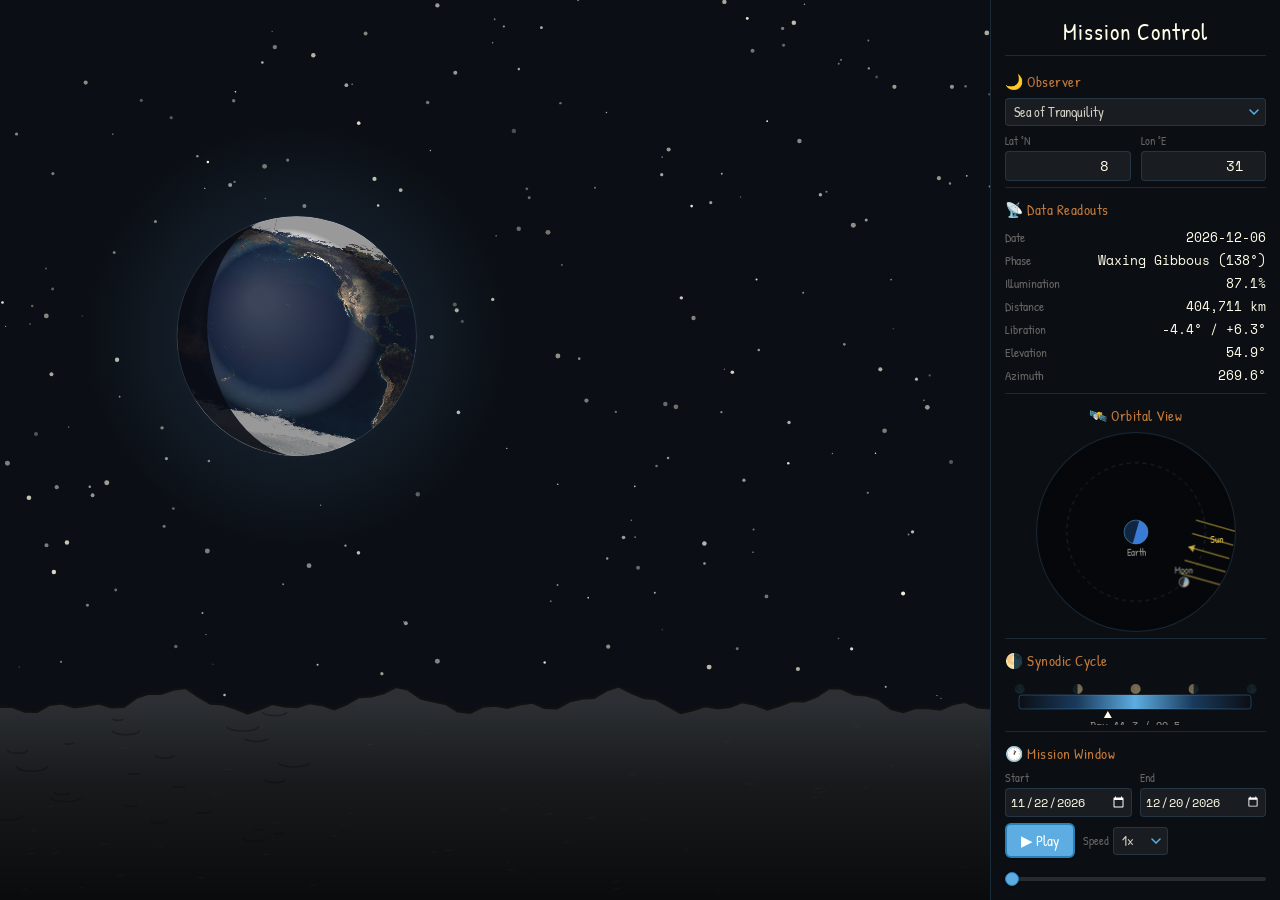
==== index.html @ 464e0bd3 "v0.5.0: Mission Control Dashboard" ====
<!DOCTYPE html>
<html lang="en">

<head>
  <meta charset="UTF-8">
  <meta name="viewport" content="width=device-width, initial-scale=1.0">
  <title>Earthview from the Moon — Mission Control</title>
  <meta name="description"
    content="An interactive 2D visualizer showing what the Earth looks like from the surface of the Moon, with astronomical accuracy and mission control dashboard.">
  <link rel="preconnect" href="https://fonts.googleapis.com">
  <link rel="preconnect" href="https://fonts.gstatic.com" crossorigin>
  <link href="https://fonts.googleapis.com/css2?family=Patrick+Hand&family=Space+Mono:wght@400;700&display=swap"
    rel="stylesheet">
  <link rel="stylesheet" href="style.css">
</head>

<body>
  <div id="app-layout">
    <!-- ============ LEFT: Main Canvas ============ -->
    <div id="canvas-wrap">
      <canvas id="scene"></canvas>
    </div>

    <!-- ============ RIGHT: Mission Control Panel ============ -->
    <aside id="panel">
      <h1 class="panel-title">Mission Control</h1>

      <!-- ── Observer ── -->
      <section class="panel-section">
        <h2 class="section-head">🌙 Observer</h2>
        <div class="select-wrapper">
          <select id="location-select">
            <option value="tranquility">Sea of Tranquility</option>
            <option value="procellarum">Oceanus Procellarum</option>
            <option value="southpole">Lunar South Pole</option>
            <option value="farside">Far Side — Moscoviense</option>
            <option value="custom">Custom Coordinates…</option>
          </select>
        </div>
        <div class="coord-row">
          <div class="coord-field">
            <label for="obs-lat">Lat °N</label>
            <input type="number" id="obs-lat" min="-90" max="90" step="1" value="8">
          </div>
          <div class="coord-field">
            <label for="obs-lon">Lon °E</label>
            <input type="number" id="obs-lon" min="-180" max="180" step="1" value="31">
          </div>
        </div>
      </section>

      <!-- ── Data Readouts ── -->
      <section class="panel-section">
        <h2 class="section-head">📡 Data Readouts</h2>
        <div class="readout"><span class="readout-label">Date</span><span id="stat-date" class="readout-val">--</span>
        </div>
        <div class="readout"><span class="readout-label">Phase</span><span id="stat-phase" class="readout-val">--</span>
        </div>
        <div class="readout"><span class="readout-label">Illumination</span><span id="stat-illum"
            class="readout-val">-</span></div>
        <div class="readout"><span class="readout-label">Distance</span><span id="stat-dist"
            class="readout-val">-</span></div>
        <div class="readout"><span class="readout-label">Libration</span><span id="stat-libration"
            class="readout-val">-</span></div>
        <div class="readout"><span class="readout-label">Elevation</span><span id="stat-elev"
            class="readout-val">-</span></div>
        <div class="readout"><span class="readout-label">Azimuth</span><span id="stat-azimuth"
            class="readout-val">-</span></div>
      </section>

      <!-- ── Orbital View ── -->
      <section class="panel-section orbital-section">
        <h2 class="section-head">🛰️ Orbital View</h2>
        <canvas id="orbital-canvas" width="200" height="200"></canvas>
      </section>

      <!-- ── Synodic Cycle ── -->
      <section class="panel-section">
        <h2 class="section-head">🌗 Synodic Cycle</h2>
        <canvas id="synodic-canvas" width="260" height="48"></canvas>
      </section>

      <!-- ── Time-Lapse Controls ── -->
      <section class="panel-section">
        <h2 class="section-head">🕐 Mission Window</h2>
        <div class="date-row">
          <div class="date-field">
            <label for="start-date" class="date-label">Start</label>
            <input type="date" id="start-date">
          </div>
          <div class="date-field">
            <label for="end-date" class="date-label">End</label>
            <input type="date" id="end-date">
          </div>
        </div>
        <div class="lapse-row">
          <button id="play-btn" type="button">▶ Play</button>
          <div class="speed-row">
            <label for="speed-select" class="speed-label">Speed</label>
            <select id="speed-select">
              <option value="1" selected>1×</option>
              <option value="5">5×</option>
              <option value="10">10×</option>
              <option value="30">30×</option>
            </select>
          </div>
        </div>
        <input type="range" id="timeline-slider" min="0" max="1000" value="0">
      </section>
    </aside>
  </div>

  <script src="app.js"></script>
</body>

</html>
---- style.css ----
/* ============================================================
   Earthview from the Moon — Mission Control Dashboard  (v0.5)
   ============================================================ */

/* --- Reset & Base --- */
*,
*::before,
*::after {
  margin: 0;
  padding: 0;
  box-sizing: border-box;
}

:root {
  --ocean-blue: #5DADE2;
  --ocean-dark: #2980B9;
  --land-green: #B8D430;
  --outline-dark: #2C3E50;
  --ground-warm: #D4905C;
  --ground-deep: #C47A3A;
  --sky-black: #0B0E14;
  --star-white: #FFFDE7;
  --paper-bg: #FAF7F0;
  --paper-shadow: #E8E0D0;
  --ink: #2C3E50;

  --panel-bg: rgba(11, 14, 20, 0.94);
  --panel-border: rgba(93, 173, 226, 0.18);
  --panel-text: #D5D0C4;
  --panel-label: #C47A3A;
  --panel-value: #FFFDE7;
  --panel-dim: rgba(213, 208, 196, 0.45);

  --font-hand: 'Patrick Hand', cursive;
  --font-mono: 'Space Mono', monospace;
  --sketch-radius: 12px 4px 14px 6px;
  --sketch-radius-alt: 6px 14px 4px 12px;
}

html,
body {
  height: 100%;
  overflow: hidden;
  background: var(--sky-black);
  font-family: var(--font-hand);
  color: var(--panel-text);
}

/* --- App Layout: two-column --- */
#app-layout {
  display: flex;
  width: 100%;
  height: 100%;
}

/* --- Canvas --- */
#canvas-wrap {
  flex: 1;
  min-width: 0;
  position: relative;
}

#scene {
  display: block;
  width: 100%;
  height: 100%;
}

/* --- Mission Control Panel --- */
#panel {
  width: 290px;
  min-width: 260px;
  max-width: 320px;
  height: 100%;
  overflow-y: auto;
  overflow-x: hidden;
  background: var(--panel-bg);
  border-left: 1px solid var(--panel-border);
  padding: 16px 14px 20px;
  display: flex;
  flex-direction: column;
  gap: 4px;
  scrollbar-width: thin;
  scrollbar-color: rgba(93,173,226,0.3) transparent;
}

#panel::-webkit-scrollbar {
  width: 4px;
}
#panel::-webkit-scrollbar-thumb {
  background: rgba(93,173,226,0.3);
  border-radius: 2px;
}

.panel-title {
  font-family: var(--font-hand);
  font-size: 1.45rem;
  font-weight: 400;
  color: var(--star-white);
  text-align: center;
  letter-spacing: 1px;
  padding-bottom: 8px;
  border-bottom: 1px solid var(--panel-border);
  margin-bottom: 4px;
}

/* --- Panel Sections --- */
.panel-section {
  padding: 8px 0 6px;
  border-bottom: 1px solid var(--panel-border);
}
.panel-section:last-child {
  border-bottom: none;
}

.section-head {
  font-family: var(--font-hand);
  font-size: 0.92rem;
  font-weight: 400;
  color: var(--panel-label);
  margin-bottom: 6px;
  letter-spacing: 0.5px;
}

/* --- Observer Section --- */
.coord-row {
  display: flex;
  gap: 10px;
  margin-top: 6px;
}

.coord-field {
  display: flex;
  flex-direction: column;
  flex: 1;
  gap: 2px;
}

.coord-field label {
  font-size: 0.75rem;
  color: var(--panel-dim);
}

input[type="number"] {
  font-family: var(--font-mono);
  font-size: 0.85rem;
  padding: 4px 6px;
  background: rgba(255,255,255,0.06);
  border: 1.5px solid var(--panel-border);
  border-radius: 4px;
  color: var(--panel-value);
  outline: none;
  width: 100%;
  text-align: right;
}
input[type="number"]:focus {
  border-color: var(--ocean-blue);
}

/* --- Dropdown (panel theme) --- */
#panel select {
  font-family: var(--font-hand);
  font-size: 0.85rem;
  padding: 4px 26px 4px 8px;
  background: rgba(255,255,255,0.06);
  border: 1.5px solid var(--panel-border);
  border-radius: 4px;
  color: var(--panel-text);
  cursor: pointer;
  outline: none;
  appearance: none;
  -webkit-appearance: none;
  background-image: url("data:image/svg+xml,%3Csvg xmlns='http://www.w3.org/2000/svg' width='10' height='6' viewBox='0 0 10 6'%3E%3Cpath d='M1 1L5 5L9 1' stroke='%235DADE2' stroke-width='1.5' fill='none' stroke-linecap='round'/%3E%3C/svg%3E");
  background-repeat: no-repeat;
  background-position: right 6px center;
  width: 100%;
}

#panel select:hover {
  border-color: var(--ocean-blue);
}

.select-wrapper {
  position: relative;
}

/* --- Data Readouts --- */
.readout {
  display: flex;
  justify-content: space-between;
  align-items: baseline;
  padding: 2px 0;
  font-size: 0.88rem;
}

.readout-label {
  color: var(--panel-dim);
  font-size: 0.82rem;
}

.readout-val {
  font-family: var(--font-mono);
  font-size: 0.8rem;
  color: var(--panel-value);
  text-align: right;
}

/* --- Orbital Canvas --- */
.orbital-section {
  display: flex;
  flex-direction: column;
  align-items: center;
}

#orbital-canvas {
  width: 200px;
  height: 200px;
  border-radius: 50%;
  background: rgba(0,0,0,0.3);
  border: 1px solid var(--panel-border);
}

/* --- Synodic Canvas --- */
#synodic-canvas {
  width: 100%;
  max-width: 260px;
  height: 48px;
  display: block;
}

/* --- Date Inputs (panel theme) --- */
.date-row {
  display: flex;
  gap: 8px;
  margin-bottom: 6px;
}

.date-field {
  display: flex;
  flex-direction: column;
  flex: 1;
  gap: 2px;
}

.date-label {
  font-size: 0.72rem;
  color: var(--panel-dim);
}

input[type="date"] {
  font-family: var(--font-mono);
  font-size: 0.78rem;
  padding: 3px 4px;
  background: rgba(255,255,255,0.06);
  border: 1.5px solid var(--panel-border);
  border-radius: 4px;
  color: var(--panel-value);
  outline: none;
  cursor: pointer;
  width: 100%;
  color-scheme: dark;
}
input[type="date"]:focus {
  border-color: var(--ocean-blue);
}

/* --- Play / Speed --- */
.lapse-row {
  display: flex;
  gap: 8px;
  align-items: center;
  margin-bottom: 6px;
}

#play-btn {
  font-family: var(--font-hand);
  font-size: 0.95rem;
  padding: 5px 14px;
  background: var(--ocean-blue);
  color: #fff;
  border: 2px solid var(--ocean-dark);
  border-radius: 6px;
  cursor: pointer;
  box-shadow: 2px 2px 0px rgba(0,0,0,0.3);
  transition: transform 0.08s, box-shadow 0.08s;
  user-select: none;
  flex-shrink: 0;
}
#play-btn:hover {
  transform: translate(-1px, -1px);
  box-shadow: 3px 3px 0px rgba(0,0,0,0.3);
}
#play-btn:active {
  transform: translate(1px, 1px);
  box-shadow: 0px 0px 0px rgba(0,0,0,0.3);
}
#play-btn.playing {
  background: var(--ground-warm);
  border-color: var(--ground-deep);
}

.speed-row {
  display: flex;
  align-items: center;
  gap: 4px;
}
.speed-label {
  font-size: 0.75rem;
  color: var(--panel-dim);
}
.speed-row select {
  min-width: 52px;
  font-size: 0.8rem;
  padding: 3px 20px 3px 6px;
}

/* --- Timeline Slider --- */
input[type="range"] {
  -webkit-appearance: none;
  width: 100%;
  background: transparent;
}

input[type="range"]::-webkit-slider-thumb {
  -webkit-appearance: none;
  height: 14px;
  width: 14px;
  border-radius: 50%;
  background: var(--ocean-blue);
  cursor: pointer;
  margin-top: -5px;
  border: 1.5px solid var(--ocean-dark);
  box-shadow: 0 1px 3px rgba(0,0,0,0.4);
}

input[type="range"]::-webkit-slider-runnable-track {
  width: 100%;
  height: 4px;
  cursor: pointer;
  background: rgba(255,255,255,0.12);
  border-radius: 2px;
}

input[type="range"]:focus {
  outline: none;
}

/* --- Responsive: narrow screens --- */
@media (max-width: 900px) {
  #app-layout {
    flex-direction: column;
  }
  #canvas-wrap {
    height: 55vh;
    flex: none;
  }
  #panel {
    width: 100%;
    max-width: 100%;
    min-width: 100%;
    height: 45vh;
    border-left: none;
    border-top: 1px solid var(--panel-border);
    flex-direction: row;
    flex-wrap: wrap;
    gap: 8px;
    padding: 10px 16px;
    align-content: flex-start;
  }
  .panel-title {
    width: 100%;
    padding-bottom: 4px;
    font-size: 1.2rem;
  }
  .panel-section {
    flex: 1;
    min-width: 200px;
    border-bottom: none;
    border-right: 1px solid var(--panel-border);
    padding: 4px 10px;
  }
  .panel-section:last-child {
    border-right: none;
  }
}
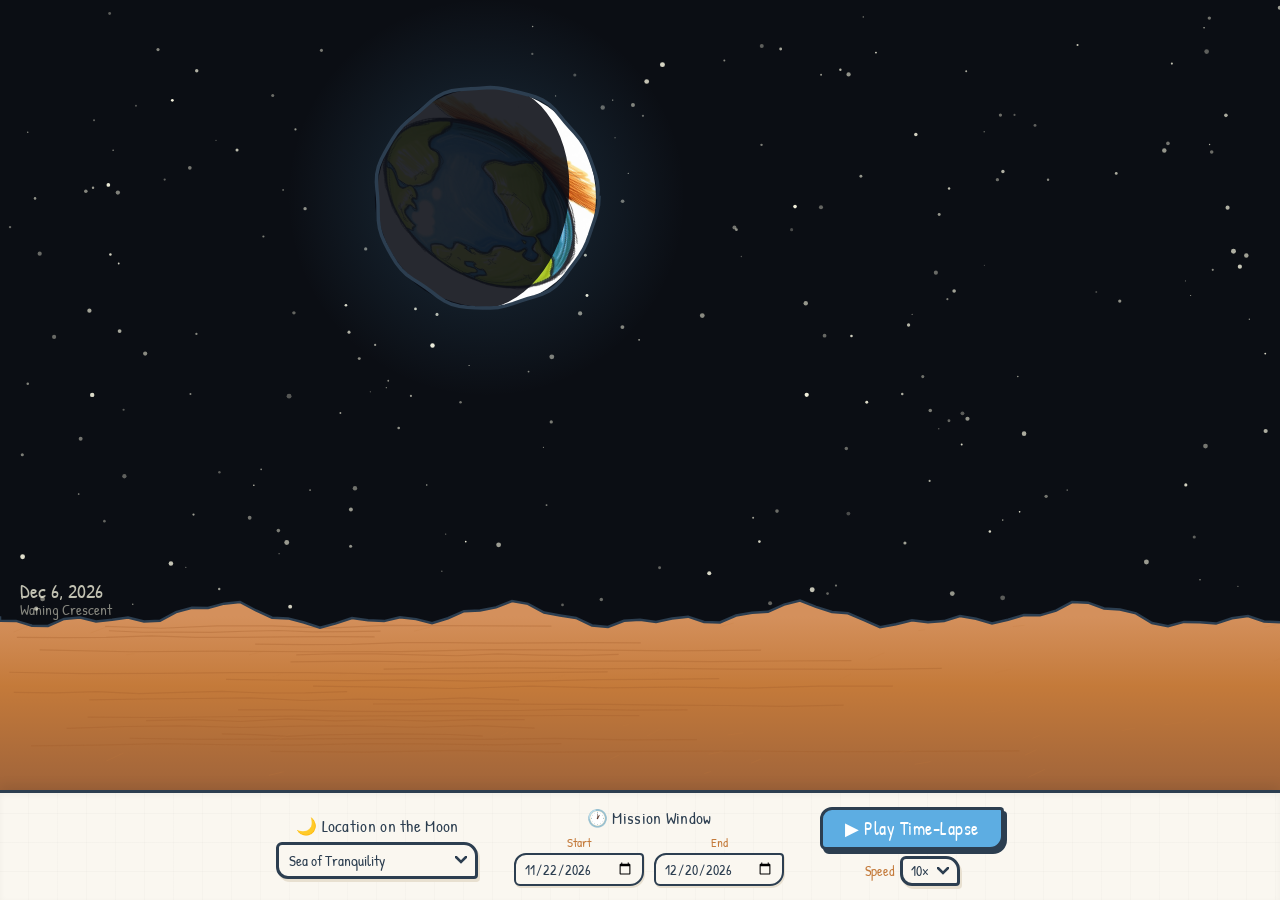
==== commit 53796f6b: "v0.2.0: Image-based Earth, astronomical positioning, Flight Director time-lapse - Earth now rendered" ====
--- a/index.html
+++ b/index.html
@@ -4,110 +4,59 @@
 <head>
   <meta charset="UTF-8">
   <meta name="viewport" content="width=device-width, initial-scale=1.0">
-  <title>Earthview from the Moon — Mission Control</title>
+  <title>Earthview from the Moon</title>
   <meta name="description"
-    content="An interactive 2D visualizer showing what the Earth looks like from the surface of the Moon, with astronomical accuracy and mission control dashboard.">
+    content="An interactive 2D visualizer showing what the Earth looks like from the surface of the Moon, with time-lapse animation.">
   <link rel="preconnect" href="https://fonts.googleapis.com">
   <link rel="preconnect" href="https://fonts.gstatic.com" crossorigin>
-  <link href="https://fonts.googleapis.com/css2?family=Patrick+Hand&family=Space+Mono:wght@400;700&display=swap"
-    rel="stylesheet">
+  <link href="https://fonts.googleapis.com/css2?family=Patrick+Hand&display=swap" rel="stylesheet">
   <link rel="stylesheet" href="style.css">
 </head>
 
 <body>
-  <div id="app-layout">
-    <!-- ============ LEFT: Main Canvas ============ -->
-    <div id="canvas-wrap">
-      <canvas id="scene"></canvas>
+  <canvas id="scene"></canvas>
+
+  <div id="controls">
+    <div class="control-group">
+      <label for="location-select" class="control-label">🌙 Location on the Moon</label>
+      <div class="select-wrapper">
+        <select id="location-select">
+          <option value="tranquility">Sea of Tranquility</option>
+          <option value="procellarum">Oceanus Procellarum</option>
+          <option value="southpole">Lunar South Pole</option>
+          <option value="farside">Far Side — Mare Moscoviense</option>
+        </select>
+      </div>
     </div>
 
-    <!-- ============ RIGHT: Mission Control Panel ============ -->
-    <aside id="panel">
-      <h1 class="panel-title">Mission Control</h1>
+    <div class="control-group date-group">
+      <label class="control-label">🕐 Mission Window</label>
+      <div class="date-row">
+        <div class="date-field">
+          <label for="start-date" class="date-label">Start</label>
+          <input type="date" id="start-date">
+        </div>
+        <div class="date-field">
+          <label for="end-date" class="date-label">End</label>
+          <input type="date" id="end-date">
+        </div>
+      </div>
+    </div>
 
-      <!-- ── Observer ── -->
-      <section class="panel-section">
-        <h2 class="section-head">🌙 Observer</h2>
+    <div class="control-group action-group">
+      <button id="play-btn" type="button">▶ Play Time-Lapse</button>
+      <div class="speed-row">
+        <label for="speed-select" class="speed-label">Speed</label>
         <div class="select-wrapper">
-          <select id="location-select">
-            <option value="tranquility">Sea of Tranquility</option>
-            <option value="procellarum">Oceanus Procellarum</option>
-            <option value="southpole">Lunar South Pole</option>
-            <option value="farside">Far Side — Moscoviense</option>
-            <option value="custom">Custom Coordinates…</option>
+          <select id="speed-select">
+            <option value="1">1×</option>
+            <option value="5">5×</option>
+            <option value="10" selected>10×</option>
+            <option value="30">30×</option>
           </select>
         </div>
-        <div class="coord-row">
-          <div class="coord-field">
-            <label for="obs-lat">Lat °N</label>
-            <input type="number" id="obs-lat" min="-90" max="90" step="1" value="8">
-          </div>
-          <div class="coord-field">
-            <label for="obs-lon">Lon °E</label>
-            <input type="number" id="obs-lon" min="-180" max="180" step="1" value="31">
-          </div>
-        </div>
-      </section>
-
-      <!-- ── Data Readouts ── -->
-      <section class="panel-section">
-        <h2 class="section-head">📡 Data Readouts</h2>
-        <div class="readout"><span class="readout-label">Date</span><span id="stat-date" class="readout-val">--</span>
-        </div>
-        <div class="readout"><span class="readout-label">Phase</span><span id="stat-phase" class="readout-val">--</span>
-        </div>
-        <div class="readout"><span class="readout-label">Illumination</span><span id="stat-illum"
-            class="readout-val">-</span></div>
-        <div class="readout"><span class="readout-label">Distance</span><span id="stat-dist"
-            class="readout-val">-</span></div>
-        <div class="readout"><span class="readout-label">Libration</span><span id="stat-libration"
-            class="readout-val">-</span></div>
-        <div class="readout"><span class="readout-label">Elevation</span><span id="stat-elev"
-            class="readout-val">-</span></div>
-        <div class="readout"><span class="readout-label">Azimuth</span><span id="stat-azimuth"
-            class="readout-val">-</span></div>
-      </section>
-
-      <!-- ── Orbital View ── -->
-      <section class="panel-section orbital-section">
-        <h2 class="section-head">🛰️ Orbital View</h2>
-        <canvas id="orbital-canvas" width="200" height="200"></canvas>
-      </section>
-
-      <!-- ── Synodic Cycle ── -->
-      <section class="panel-section">
-        <h2 class="section-head">🌗 Synodic Cycle</h2>
-        <canvas id="synodic-canvas" width="260" height="48"></canvas>
-      </section>
-
-      <!-- ── Time-Lapse Controls ── -->
-      <section class="panel-section">
-        <h2 class="section-head">🕐 Mission Window</h2>
-        <div class="date-row">
-          <div class="date-field">
-            <label for="start-date" class="date-label">Start</label>
-            <input type="date" id="start-date">
-          </div>
-          <div class="date-field">
-            <label for="end-date" class="date-label">End</label>
-            <input type="date" id="end-date">
-          </div>
-        </div>
-        <div class="lapse-row">
-          <button id="play-btn" type="button">▶ Play</button>
-          <div class="speed-row">
-            <label for="speed-select" class="speed-label">Speed</label>
-            <select id="speed-select">
-              <option value="1" selected>1×</option>
-              <option value="5">5×</option>
-              <option value="10">10×</option>
-              <option value="30">30×</option>
-            </select>
-          </div>
-        </div>
-        <input type="range" id="timeline-slider" min="0" max="1000" value="0">
-      </section>
-    </aside>
+      </div>
+    </div>
   </div>
 
   <script src="app.js"></script>
--- a/style.css
+++ b/style.css
@@ -1,5 +1,5 @@
 /* ============================================================
-   Earthview from the Moon — Mission Control Dashboard  (v0.5)
+   Earthview from the Moon — Hand-drawn Sketch Aesthetic  (v0.2)
    ============================================================ */
 
 /* --- Reset & Base --- */
@@ -13,8 +13,8 @@
 
 :root {
   --ocean-blue: #5DADE2;
-  --ocean-dark: #2980B9;
   --land-green: #B8D430;
+  --land-dark: #A3C520;
   --outline-dark: #2C3E50;
   --ground-warm: #D4905C;
   --ground-deep: #C47A3A;
@@ -24,15 +24,7 @@
   --paper-shadow: #E8E0D0;
   --ink: #2C3E50;
 
-  --panel-bg: rgba(11, 14, 20, 0.94);
-  --panel-border: rgba(93, 173, 226, 0.18);
-  --panel-text: #D5D0C4;
-  --panel-label: #C47A3A;
-  --panel-value: #FFFDE7;
-  --panel-dim: rgba(213, 208, 196, 0.45);
-
   --font-hand: 'Patrick Hand', cursive;
-  --font-mono: 'Space Mono', monospace;
   --sketch-radius: 12px 4px 14px 6px;
   --sketch-radius-alt: 6px 14px 4px 12px;
 }
@@ -43,343 +35,203 @@
   overflow: hidden;
   background: var(--sky-black);
   font-family: var(--font-hand);
-  color: var(--panel-text);
-}
-
-/* --- App Layout: two-column --- */
-#app-layout {
-  display: flex;
-  width: 100%;
-  height: 100%;
+  color: var(--ink);
 }
 
 /* --- Canvas --- */
-#canvas-wrap {
-  flex: 1;
-  min-width: 0;
-  position: relative;
-}
-
 #scene {
   display: block;
   width: 100%;
-  height: 100%;
-}
-
-/* --- Mission Control Panel --- */
-#panel {
-  width: 290px;
-  min-width: 260px;
-  max-width: 320px;
-  height: 100%;
-  overflow-y: auto;
-  overflow-x: hidden;
-  background: var(--panel-bg);
-  border-left: 1px solid var(--panel-border);
-  padding: 16px 14px 20px;
+  height: calc(100vh - 110px);
+}
+
+/* --- Control Panel --- */
+#controls {
+  position: fixed;
+  bottom: 0;
+  left: 0;
+  right: 0;
+  height: 110px;
+  display: flex;
+  justify-content: center;
+  align-items: center;
+  gap: 36px;
+  padding: 10px 24px;
+  background: var(--paper-bg);
+  background-image:
+    repeating-linear-gradient(0deg, transparent, transparent 28px,
+      rgba(0, 0, 0, 0.02) 28px, rgba(0, 0, 0, 0.02) 29px),
+    repeating-linear-gradient(90deg, transparent, transparent 28px,
+      rgba(0, 0, 0, 0.015) 28px, rgba(0, 0, 0, 0.015) 29px);
+  border-top: 3px solid var(--outline-dark);
+  box-shadow:
+    0 -4px 12px rgba(0, 0, 0, 0.08),
+    inset 0 2px 6px rgba(0, 0, 0, 0.04);
+}
+
+/* --- Control Groups --- */
+.control-group {
   display: flex;
   flex-direction: column;
-  gap: 4px;
-  scrollbar-width: thin;
-  scrollbar-color: rgba(93,173,226,0.3) transparent;
-}
-
-#panel::-webkit-scrollbar {
-  width: 4px;
-}
-#panel::-webkit-scrollbar-thumb {
-  background: rgba(93,173,226,0.3);
-  border-radius: 2px;
-}
-
-.panel-title {
-  font-family: var(--font-hand);
-  font-size: 1.45rem;
+  align-items: center;
+  gap: 5px;
+}
+
+.control-label {
+  font-size: 1.05rem;
   font-weight: 400;
-  color: var(--star-white);
-  text-align: center;
-  letter-spacing: 1px;
-  padding-bottom: 8px;
-  border-bottom: 1px solid var(--panel-border);
-  margin-bottom: 4px;
-}
-
-/* --- Panel Sections --- */
-.panel-section {
-  padding: 8px 0 6px;
-  border-bottom: 1px solid var(--panel-border);
-}
-.panel-section:last-child {
-  border-bottom: none;
-}
-
-.section-head {
-  font-family: var(--font-hand);
-  font-size: 0.92rem;
-  font-weight: 400;
-  color: var(--panel-label);
-  margin-bottom: 6px;
-  letter-spacing: 0.5px;
-}
-
-/* --- Observer Section --- */
-.coord-row {
-  display: flex;
-  gap: 10px;
-  margin-top: 6px;
-}
-
-.coord-field {
-  display: flex;
-  flex-direction: column;
-  flex: 1;
-  gap: 2px;
-}
-
-.coord-field label {
-  font-size: 0.75rem;
-  color: var(--panel-dim);
-}
-
-input[type="number"] {
-  font-family: var(--font-mono);
-  font-size: 0.85rem;
-  padding: 4px 6px;
-  background: rgba(255,255,255,0.06);
-  border: 1.5px solid var(--panel-border);
-  border-radius: 4px;
-  color: var(--panel-value);
-  outline: none;
-  width: 100%;
-  text-align: right;
-}
-input[type="number"]:focus {
-  border-color: var(--ocean-blue);
-}
-
-/* --- Dropdown (panel theme) --- */
-#panel select {
-  font-family: var(--font-hand);
-  font-size: 0.85rem;
-  padding: 4px 26px 4px 8px;
-  background: rgba(255,255,255,0.06);
-  border: 1.5px solid var(--panel-border);
-  border-radius: 4px;
-  color: var(--panel-text);
+  letter-spacing: 0.3px;
+  user-select: none;
+}
+
+/* --- Dropdown (shared) --- */
+.select-wrapper {
+  position: relative;
+}
+
+select {
+  font-family: var(--font-hand);
+  font-size: 0.95rem;
+  padding: 5px 30px 5px 10px;
+  background: var(--paper-bg);
+  border: 3px solid var(--outline-dark);
+  border-radius: var(--sketch-radius-alt);
+  color: var(--ink);
   cursor: pointer;
   outline: none;
+  box-shadow: 2px 3px 0px var(--paper-shadow);
   appearance: none;
   -webkit-appearance: none;
-  background-image: url("data:image/svg+xml,%3Csvg xmlns='http://www.w3.org/2000/svg' width='10' height='6' viewBox='0 0 10 6'%3E%3Cpath d='M1 1L5 5L9 1' stroke='%235DADE2' stroke-width='1.5' fill='none' stroke-linecap='round'/%3E%3C/svg%3E");
+  background-image: url("data:image/svg+xml,%3Csvg xmlns='http://www.w3.org/2000/svg' width='12' height='8' viewBox='0 0 12 8'%3E%3Cpath d='M1 1 L6 6 L11 1' stroke='%232C3E50' stroke-width='2.5' fill='none' stroke-linecap='round'/%3E%3C/svg%3E");
   background-repeat: no-repeat;
-  background-position: right 6px center;
-  width: 100%;
-}
-
-#panel select:hover {
+  background-position: right 8px center;
+  min-width: 170px;
+}
+
+select:hover {
+  box-shadow: 2px 3px 0px var(--ground-warm);
+}
+
+select:focus {
   border-color: var(--ocean-blue);
 }
 
-.select-wrapper {
-  position: relative;
-}
-
-/* --- Data Readouts --- */
-.readout {
-  display: flex;
-  justify-content: space-between;
-  align-items: baseline;
-  padding: 2px 0;
-  font-size: 0.88rem;
-}
-
-.readout-label {
-  color: var(--panel-dim);
-  font-size: 0.82rem;
-}
-
-.readout-val {
-  font-family: var(--font-mono);
+/* --- Date Inputs --- */
+.date-group {
+  min-width: 220px;
+}
+
+.date-row {
+  display: flex;
+  gap: 10px;
+}
+
+.date-field {
+  display: flex;
+  flex-direction: column;
+  align-items: center;
+  gap: 2px;
+}
+
+.date-label {
   font-size: 0.8rem;
-  color: var(--panel-value);
-  text-align: right;
-}
-
-/* --- Orbital Canvas --- */
-.orbital-section {
-  display: flex;
-  flex-direction: column;
-  align-items: center;
-}
-
-#orbital-canvas {
-  width: 200px;
-  height: 200px;
-  border-radius: 50%;
-  background: rgba(0,0,0,0.3);
-  border: 1px solid var(--panel-border);
-}
-
-/* --- Synodic Canvas --- */
-#synodic-canvas {
-  width: 100%;
-  max-width: 260px;
-  height: 48px;
-  display: block;
-}
-
-/* --- Date Inputs (panel theme) --- */
-.date-row {
-  display: flex;
-  gap: 8px;
-  margin-bottom: 6px;
-}
-
-.date-field {
-  display: flex;
-  flex-direction: column;
-  flex: 1;
-  gap: 2px;
-}
-
-.date-label {
-  font-size: 0.72rem;
-  color: var(--panel-dim);
+  color: var(--ground-deep);
 }
 
 input[type="date"] {
-  font-family: var(--font-mono);
-  font-size: 0.78rem;
-  padding: 3px 4px;
-  background: rgba(255,255,255,0.06);
-  border: 1.5px solid var(--panel-border);
-  border-radius: 4px;
-  color: var(--panel-value);
+  font-family: var(--font-hand);
+  font-size: 0.9rem;
+  padding: 4px 8px;
+  background: var(--paper-bg);
+  border: 2.5px solid var(--outline-dark);
+  border-radius: var(--sketch-radius);
+  color: var(--ink);
   outline: none;
   cursor: pointer;
-  width: 100%;
-  color-scheme: dark;
-}
+  width: 130px;
+  box-shadow: 1px 2px 0px var(--paper-shadow);
+}
+
 input[type="date"]:focus {
   border-color: var(--ocean-blue);
 }
 
-/* --- Play / Speed --- */
-.lapse-row {
-  display: flex;
-  gap: 8px;
-  align-items: center;
-  margin-bottom: 6px;
+/* --- Play Button --- */
+.action-group {
+  gap: 6px;
 }
 
 #play-btn {
   font-family: var(--font-hand);
-  font-size: 0.95rem;
-  padding: 5px 14px;
+  font-size: 1.1rem;
+  font-weight: 400;
+  padding: 7px 22px;
   background: var(--ocean-blue);
   color: #fff;
-  border: 2px solid var(--ocean-dark);
-  border-radius: 6px;
+  border: 3px solid var(--outline-dark);
+  border-radius: var(--sketch-radius);
   cursor: pointer;
-  box-shadow: 2px 2px 0px rgba(0,0,0,0.3);
+  box-shadow: 3px 4px 0px var(--outline-dark);
   transition: transform 0.08s, box-shadow 0.08s;
   user-select: none;
-  flex-shrink: 0;
-}
+  letter-spacing: 0.5px;
+}
+
 #play-btn:hover {
   transform: translate(-1px, -1px);
-  box-shadow: 3px 3px 0px rgba(0,0,0,0.3);
-}
+  box-shadow: 4px 5px 0px var(--outline-dark);
+}
+
 #play-btn:active {
-  transform: translate(1px, 1px);
-  box-shadow: 0px 0px 0px rgba(0,0,0,0.3);
-}
+  transform: translate(2px, 2px);
+  box-shadow: 1px 1px 0px var(--outline-dark);
+}
+
 #play-btn.playing {
   background: var(--ground-warm);
-  border-color: var(--ground-deep);
-}
-
+}
+
+/* --- Speed Row --- */
 .speed-row {
   display: flex;
   align-items: center;
-  gap: 4px;
-}
+  gap: 6px;
+}
+
 .speed-label {
-  font-size: 0.75rem;
-  color: var(--panel-dim);
-}
+  font-size: 0.85rem;
+  color: var(--ground-deep);
+}
+
 .speed-row select {
-  min-width: 52px;
-  font-size: 0.8rem;
-  padding: 3px 20px 3px 6px;
-}
-
-/* --- Timeline Slider --- */
-input[type="range"] {
-  -webkit-appearance: none;
-  width: 100%;
-  background: transparent;
-}
-
-input[type="range"]::-webkit-slider-thumb {
-  -webkit-appearance: none;
-  height: 14px;
-  width: 14px;
-  border-radius: 50%;
-  background: var(--ocean-blue);
-  cursor: pointer;
-  margin-top: -5px;
-  border: 1.5px solid var(--ocean-dark);
-  box-shadow: 0 1px 3px rgba(0,0,0,0.4);
-}
-
-input[type="range"]::-webkit-slider-runnable-track {
-  width: 100%;
-  height: 4px;
-  cursor: pointer;
-  background: rgba(255,255,255,0.12);
-  border-radius: 2px;
-}
-
-input[type="range"]:focus {
-  outline: none;
-}
-
-/* --- Responsive: narrow screens --- */
-@media (max-width: 900px) {
-  #app-layout {
+  min-width: 60px;
+  font-size: 0.85rem;
+  padding: 3px 24px 3px 8px;
+}
+
+/* --- Responsive --- */
+@media (max-width: 700px) {
+  #controls {
     flex-direction: column;
-  }
-  #canvas-wrap {
-    height: 55vh;
-    flex: none;
-  }
-  #panel {
-    width: 100%;
-    max-width: 100%;
-    min-width: 100%;
-    height: 45vh;
-    border-left: none;
-    border-top: 1px solid var(--panel-border);
-    flex-direction: row;
-    flex-wrap: wrap;
+    height: 200px;
     gap: 8px;
-    padding: 10px 16px;
-    align-content: flex-start;
-  }
-  .panel-title {
-    width: 100%;
-    padding-bottom: 4px;
-    font-size: 1.2rem;
-  }
-  .panel-section {
-    flex: 1;
-    min-width: 200px;
-    border-bottom: none;
-    border-right: 1px solid var(--panel-border);
-    padding: 4px 10px;
-  }
-  .panel-section:last-child {
-    border-right: none;
-  }
-}
+    padding: 8px 12px;
+  }
+
+  #scene {
+    height: calc(100vh - 200px);
+  }
+
+  .date-row {
+    gap: 6px;
+  }
+
+  input[type="date"] {
+    width: 110px;
+    font-size: 0.8rem;
+  }
+
+  select {
+    min-width: 140px;
+  }
+}
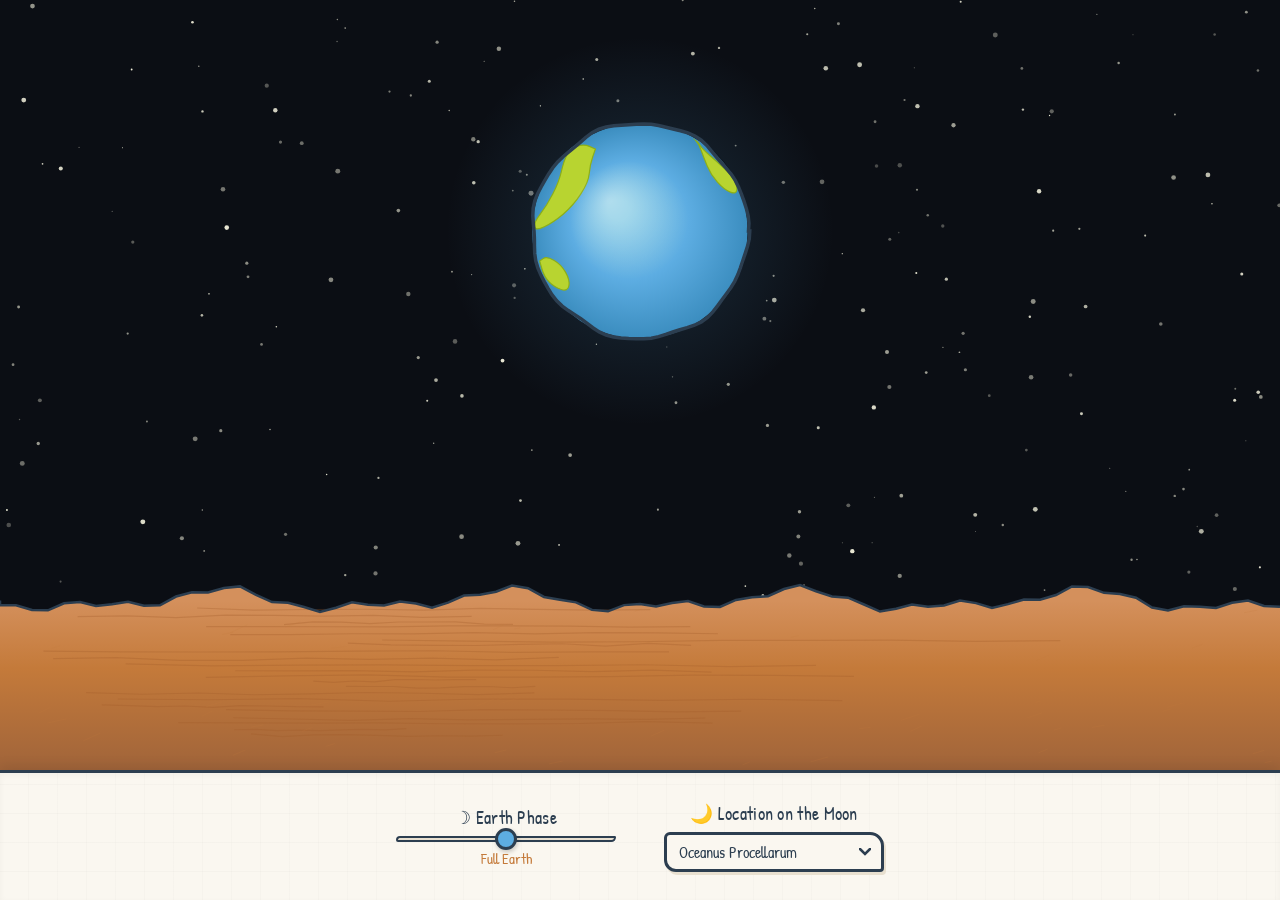
==== commit 7b2ec3fc: "v1.0.0: Initial release — Earthview from the Moon interactive visualizer - Canvas scene with twinkli" ====
--- a/index.html
+++ b/index.html
@@ -1,65 +1,38 @@
 <!DOCTYPE html>
 <html lang="en">
-
 <head>
   <meta charset="UTF-8">
   <meta name="viewport" content="width=device-width, initial-scale=1.0">
   <title>Earthview from the Moon</title>
-  <meta name="description"
-    content="An interactive 2D visualizer showing what the Earth looks like from the surface of the Moon, with time-lapse animation.">
+  <meta name="description" content="An interactive 2D visualizer showing what the Earth looks like from the surface of the Moon.">
   <link rel="preconnect" href="https://fonts.googleapis.com">
   <link rel="preconnect" href="https://fonts.gstatic.com" crossorigin>
   <link href="https://fonts.googleapis.com/css2?family=Patrick+Hand&display=swap" rel="stylesheet">
   <link rel="stylesheet" href="style.css">
 </head>
-
 <body>
   <canvas id="scene"></canvas>
 
   <div id="controls">
     <div class="control-group">
+      <label for="phase-slider" class="control-label">☽ Earth Phase</label>
+      <input type="range" id="phase-slider" min="0" max="360" value="180" step="1">
+      <div id="phase-name" class="control-value">Full Earth</div>
+    </div>
+
+    <div class="control-group">
       <label for="location-select" class="control-label">🌙 Location on the Moon</label>
       <div class="select-wrapper">
         <select id="location-select">
+          <option value="procellarum">Oceanus Procellarum</option>
           <option value="tranquility">Sea of Tranquility</option>
-          <option value="procellarum">Oceanus Procellarum</option>
           <option value="southpole">Lunar South Pole</option>
           <option value="farside">Far Side — Mare Moscoviense</option>
         </select>
-      </div>
-    </div>
-
-    <div class="control-group date-group">
-      <label class="control-label">🕐 Mission Window</label>
-      <div class="date-row">
-        <div class="date-field">
-          <label for="start-date" class="date-label">Start</label>
-          <input type="date" id="start-date">
-        </div>
-        <div class="date-field">
-          <label for="end-date" class="date-label">End</label>
-          <input type="date" id="end-date">
-        </div>
-      </div>
-    </div>
-
-    <div class="control-group action-group">
-      <button id="play-btn" type="button">▶ Play Time-Lapse</button>
-      <div class="speed-row">
-        <label for="speed-select" class="speed-label">Speed</label>
-        <div class="select-wrapper">
-          <select id="speed-select">
-            <option value="1">1×</option>
-            <option value="5">5×</option>
-            <option value="10" selected>10×</option>
-            <option value="30">30×</option>
-          </select>
-        </div>
       </div>
     </div>
   </div>
 
   <script src="app.js"></script>
 </body>
-
-</html>+</html>
--- a/style.css
+++ b/style.css
@@ -1,36 +1,37 @@
 /* ============================================================
-   Earthview from the Moon — Hand-drawn Sketch Aesthetic  (v0.2)
+   Earthview from the Moon — Hand-drawn Sketch Aesthetic
    ============================================================ */
 
 /* --- Reset & Base --- */
-*,
-*::before,
-*::after {
+*, *::before, *::after {
   margin: 0;
   padding: 0;
   box-sizing: border-box;
 }
 
 :root {
-  --ocean-blue: #5DADE2;
-  --land-green: #B8D430;
-  --land-dark: #A3C520;
+  /* Palette from reference sketch */
+  --ocean-blue:   #5DADE2;
+  --land-green:   #B8D430;
+  --land-dark:    #A3C520;
   --outline-dark: #2C3E50;
-  --ground-warm: #D4905C;
-  --ground-deep: #C47A3A;
-  --sky-black: #0B0E14;
-  --star-white: #FFFDE7;
-  --paper-bg: #FAF7F0;
+  --ground-warm:  #D4905C;
+  --ground-deep:  #C47A3A;
+  --sky-black:    #0B0E14;
+  --star-white:   #FFFDE7;
+  --paper-bg:     #FAF7F0;
   --paper-shadow: #E8E0D0;
-  --ink: #2C3E50;
-
+  --ink:          #2C3E50;
+
+  /* Typography */
   --font-hand: 'Patrick Hand', cursive;
+
+  /* Sketch border trick */
   --sketch-radius: 12px 4px 14px 6px;
   --sketch-radius-alt: 6px 14px 4px 12px;
 }
 
-html,
-body {
+html, body {
   height: 100%;
   overflow: hidden;
   background: var(--sky-black);
@@ -42,7 +43,8 @@
 #scene {
   display: block;
   width: 100%;
-  height: calc(100vh - 110px);
+  /* Height = viewport minus control bar */
+  height: calc(100vh - 130px);
 }
 
 /* --- Control Panel --- */
@@ -51,22 +53,34 @@
   bottom: 0;
   left: 0;
   right: 0;
-  height: 110px;
+  height: 130px;
   display: flex;
   justify-content: center;
   align-items: center;
-  gap: 36px;
-  padding: 10px 24px;
+  gap: 48px;
+  padding: 12px 32px;
   background: var(--paper-bg);
+  /* Subtle paper texture via repeating gradient */
   background-image:
-    repeating-linear-gradient(0deg, transparent, transparent 28px,
-      rgba(0, 0, 0, 0.02) 28px, rgba(0, 0, 0, 0.02) 29px),
-    repeating-linear-gradient(90deg, transparent, transparent 28px,
-      rgba(0, 0, 0, 0.015) 28px, rgba(0, 0, 0, 0.015) 29px);
+    repeating-linear-gradient(
+      0deg,
+      transparent,
+      transparent 28px,
+      rgba(0,0,0,0.02) 28px,
+      rgba(0,0,0,0.02) 29px
+    ),
+    repeating-linear-gradient(
+      90deg,
+      transparent,
+      transparent 28px,
+      rgba(0,0,0,0.015) 28px,
+      rgba(0,0,0,0.015) 29px
+    );
   border-top: 3px solid var(--outline-dark);
+  /* Slight inner shadow for depth */
   box-shadow:
-    0 -4px 12px rgba(0, 0, 0, 0.08),
-    inset 0 2px 6px rgba(0, 0, 0, 0.04);
+    0 -4px 12px rgba(0,0,0,0.08),
+    inset 0 2px 6px rgba(0,0,0,0.04);
 }
 
 /* --- Control Groups --- */
@@ -74,25 +88,74 @@
   display: flex;
   flex-direction: column;
   align-items: center;
-  gap: 5px;
+  gap: 6px;
+  min-width: 200px;
 }
 
 .control-label {
-  font-size: 1.05rem;
+  font-size: 1.15rem;
   font-weight: 400;
   letter-spacing: 0.3px;
+  color: var(--ink);
   user-select: none;
 }
 
-/* --- Dropdown (shared) --- */
+.control-value {
+  font-size: 0.95rem;
+  color: var(--ground-deep);
+  min-height: 1.3em;
+}
+
+/* --- Slider (Phase) --- */
+input[type="range"] {
+  -webkit-appearance: none;
+  appearance: none;
+  width: 220px;
+  height: 6px;
+  background: var(--paper-shadow);
+  border: 2px solid var(--outline-dark);
+  border-radius: var(--sketch-radius);
+  outline: none;
+  cursor: pointer;
+}
+
+input[type="range"]::-webkit-slider-thumb {
+  -webkit-appearance: none;
+  appearance: none;
+  width: 22px;
+  height: 22px;
+  border-radius: 50%;
+  background: var(--ocean-blue);
+  border: 3px solid var(--outline-dark);
+  cursor: grab;
+  box-shadow: 1px 2px 4px rgba(0,0,0,0.2);
+  transition: transform 0.1s ease;
+}
+
+input[type="range"]::-webkit-slider-thumb:active {
+  cursor: grabbing;
+  transform: scale(1.15);
+}
+
+input[type="range"]::-moz-range-thumb {
+  width: 22px;
+  height: 22px;
+  border-radius: 50%;
+  background: var(--ocean-blue);
+  border: 3px solid var(--outline-dark);
+  cursor: grab;
+  box-shadow: 1px 2px 4px rgba(0,0,0,0.2);
+}
+
+/* --- Dropdown (Location) --- */
 .select-wrapper {
   position: relative;
 }
 
 select {
   font-family: var(--font-hand);
-  font-size: 0.95rem;
-  padding: 5px 30px 5px 10px;
+  font-size: 1rem;
+  padding: 6px 32px 6px 12px;
   background: var(--paper-bg);
   border: 3px solid var(--outline-dark);
   border-radius: var(--sketch-radius-alt);
@@ -102,10 +165,11 @@
   box-shadow: 2px 3px 0px var(--paper-shadow);
   appearance: none;
   -webkit-appearance: none;
+  /* Custom arrow */
   background-image: url("data:image/svg+xml,%3Csvg xmlns='http://www.w3.org/2000/svg' width='12' height='8' viewBox='0 0 12 8'%3E%3Cpath d='M1 1 L6 6 L11 1' stroke='%232C3E50' stroke-width='2.5' fill='none' stroke-linecap='round'/%3E%3C/svg%3E");
   background-repeat: no-repeat;
-  background-position: right 8px center;
-  min-width: 170px;
+  background-position: right 10px center;
+  min-width: 220px;
 }
 
 select:hover {
@@ -116,122 +180,24 @@
   border-color: var(--ocean-blue);
 }
 
-/* --- Date Inputs --- */
-.date-group {
-  min-width: 220px;
-}
-
-.date-row {
-  display: flex;
-  gap: 10px;
-}
-
-.date-field {
-  display: flex;
-  flex-direction: column;
-  align-items: center;
-  gap: 2px;
-}
-
-.date-label {
-  font-size: 0.8rem;
-  color: var(--ground-deep);
-}
-
-input[type="date"] {
-  font-family: var(--font-hand);
-  font-size: 0.9rem;
-  padding: 4px 8px;
-  background: var(--paper-bg);
-  border: 2.5px solid var(--outline-dark);
-  border-radius: var(--sketch-radius);
-  color: var(--ink);
-  outline: none;
-  cursor: pointer;
-  width: 130px;
-  box-shadow: 1px 2px 0px var(--paper-shadow);
-}
-
-input[type="date"]:focus {
-  border-color: var(--ocean-blue);
-}
-
-/* --- Play Button --- */
-.action-group {
-  gap: 6px;
-}
-
-#play-btn {
-  font-family: var(--font-hand);
-  font-size: 1.1rem;
-  font-weight: 400;
-  padding: 7px 22px;
-  background: var(--ocean-blue);
-  color: #fff;
-  border: 3px solid var(--outline-dark);
-  border-radius: var(--sketch-radius);
-  cursor: pointer;
-  box-shadow: 3px 4px 0px var(--outline-dark);
-  transition: transform 0.08s, box-shadow 0.08s;
-  user-select: none;
-  letter-spacing: 0.5px;
-}
-
-#play-btn:hover {
-  transform: translate(-1px, -1px);
-  box-shadow: 4px 5px 0px var(--outline-dark);
-}
-
-#play-btn:active {
-  transform: translate(2px, 2px);
-  box-shadow: 1px 1px 0px var(--outline-dark);
-}
-
-#play-btn.playing {
-  background: var(--ground-warm);
-}
-
-/* --- Speed Row --- */
-.speed-row {
-  display: flex;
-  align-items: center;
-  gap: 6px;
-}
-
-.speed-label {
-  font-size: 0.85rem;
-  color: var(--ground-deep);
-}
-
-.speed-row select {
-  min-width: 60px;
-  font-size: 0.85rem;
-  padding: 3px 24px 3px 8px;
-}
-
-/* --- Responsive --- */
-@media (max-width: 700px) {
+/* --- Responsive tweaks --- */
+@media (max-width: 600px) {
   #controls {
     flex-direction: column;
-    height: 200px;
-    gap: 8px;
-    padding: 8px 12px;
+    height: 180px;
+    gap: 12px;
+    padding: 10px 16px;
   }
 
   #scene {
-    height: calc(100vh - 200px);
-  }
-
-  .date-row {
-    gap: 6px;
-  }
-
-  input[type="date"] {
-    width: 110px;
-    font-size: 0.8rem;
+    height: calc(100vh - 180px);
+  }
+
+  input[type="range"] {
+    width: 180px;
   }
 
   select {
-    min-width: 140px;
-  }
-}+    min-width: 180px;
+  }
+}
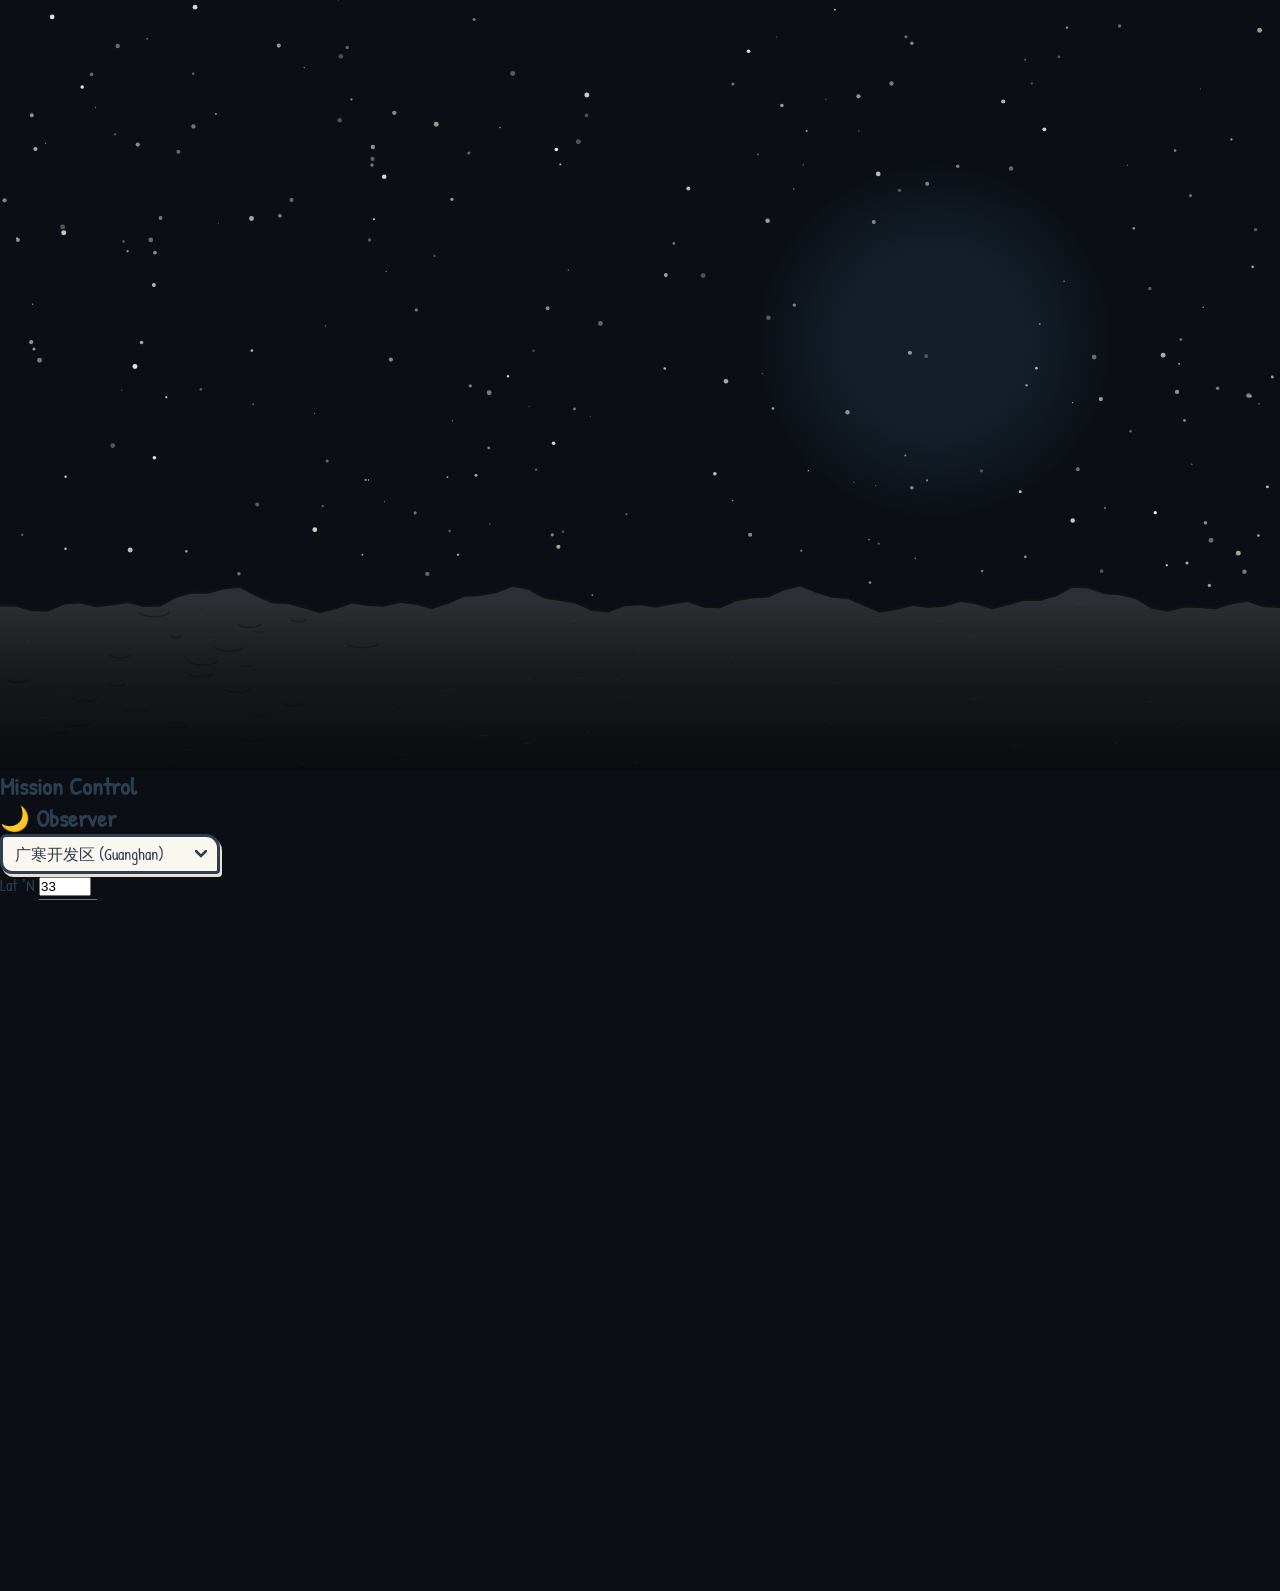
==== commit 90567f83: "v0.5.6: Guanghan Observer Default" ====
--- a/index.html
+++ b/index.html
@@ -1,38 +1,117 @@
 <!DOCTYPE html>
 <html lang="en">
+
 <head>
   <meta charset="UTF-8">
   <meta name="viewport" content="width=device-width, initial-scale=1.0">
-  <title>Earthview from the Moon</title>
-  <meta name="description" content="An interactive 2D visualizer showing what the Earth looks like from the surface of the Moon.">
+  <title>Earthview from the Moon — Mission Control</title>
+  <meta name="description"
+    content="An interactive 2D visualizer showing what the Earth looks like from the surface of the Moon, with astronomical accuracy and mission control dashboard.">
   <link rel="preconnect" href="https://fonts.googleapis.com">
   <link rel="preconnect" href="https://fonts.gstatic.com" crossorigin>
-  <link href="https://fonts.googleapis.com/css2?family=Patrick+Hand&display=swap" rel="stylesheet">
+  <link href="https://fonts.googleapis.com/css2?family=Patrick+Hand&family=Space+Mono:wght@400;700&display=swap"
+    rel="stylesheet">
   <link rel="stylesheet" href="style.css">
 </head>
+
 <body>
-  <canvas id="scene"></canvas>
-
-  <div id="controls">
-    <div class="control-group">
-      <label for="phase-slider" class="control-label">☽ Earth Phase</label>
-      <input type="range" id="phase-slider" min="0" max="360" value="180" step="1">
-      <div id="phase-name" class="control-value">Full Earth</div>
+  <div id="app-layout">
+    <!-- ============ LEFT: Main Canvas ============ -->
+    <div id="canvas-wrap">
+      <canvas id="scene"></canvas>
     </div>
 
-    <div class="control-group">
-      <label for="location-select" class="control-label">🌙 Location on the Moon</label>
-      <div class="select-wrapper">
-        <select id="location-select">
-          <option value="procellarum">Oceanus Procellarum</option>
-          <option value="tranquility">Sea of Tranquility</option>
-          <option value="southpole">Lunar South Pole</option>
-          <option value="farside">Far Side — Mare Moscoviense</option>
-        </select>
-      </div>
-    </div>
+    <!-- ============ RIGHT: Mission Control Panel ============ -->
+    <aside id="panel">
+      <h1 class="panel-title">Mission Control</h1>
+
+      <!-- ── Observer ── -->
+      <section class="panel-section">
+        <h2 class="section-head">🌙 Observer</h2>
+        <div class="select-wrapper">
+          <select id="location-select">
+            <option value="guanghan">广寒开发区 (Guanghan)</option>
+            <option value="tranquility">Sea of Tranquility</option>
+            <option value="procellarum">Oceanus Procellarum</option>
+            <option value="southpole">Lunar South Pole</option>
+            <option value="farside">Far Side — Moscoviense</option>
+            <option value="custom">Custom Coordinates…</option>
+          </select>
+        </div>
+        <div class="coord-row">
+          <div class="coord-field">
+            <label for="obs-lat">Lat °N</label>
+            <input type="number" id="obs-lat" min="-90" max="90" step="1" value="8">
+          </div>
+          <div class="coord-field">
+            <label for="obs-lon">Lon °E</label>
+            <input type="number" id="obs-lon" min="-180" max="180" step="1" value="31">
+          </div>
+        </div>
+      </section>
+
+      <!-- ── Data Readouts ── -->
+      <section class="panel-section">
+        <h2 class="section-head">📡 Data Readouts</h2>
+        <div class="readout"><span class="readout-label">Date</span><span id="stat-date" class="readout-val">--</span>
+        </div>
+        <div class="readout"><span class="readout-label">Phase</span><span id="stat-phase" class="readout-val">--</span>
+        </div>
+        <div class="readout"><span class="readout-label">Illumination</span><span id="stat-illum"
+            class="readout-val">-</span></div>
+        <div class="readout"><span class="readout-label">Distance</span><span id="stat-dist"
+            class="readout-val">-</span></div>
+        <div class="readout"><span class="readout-label">Libration</span><span id="stat-libration"
+            class="readout-val">-</span></div>
+        <div class="readout"><span class="readout-label">Elevation</span><span id="stat-elev"
+            class="readout-val">-</span></div>
+        <div class="readout"><span class="readout-label">Azimuth</span><span id="stat-azimuth"
+            class="readout-val">-</span></div>
+      </section>
+
+      <!-- ── Orbital View ── -->
+      <section class="panel-section orbital-section">
+        <h2 class="section-head">🛰️ Orbital View</h2>
+        <canvas id="orbital-canvas" width="200" height="200"></canvas>
+      </section>
+
+      <!-- ── Synodic Cycle ── -->
+      <section class="panel-section">
+        <h2 class="section-head">🌗 Synodic Cycle</h2>
+        <canvas id="synodic-canvas" width="260" height="48"></canvas>
+      </section>
+
+      <!-- ── Time-Lapse Controls ── -->
+      <section class="panel-section">
+        <h2 class="section-head">🕐 Mission Window</h2>
+        <div class="date-row">
+          <div class="date-field">
+            <label for="start-date" class="date-label">Start</label>
+            <input type="date" id="start-date">
+          </div>
+          <div class="date-field">
+            <label for="end-date" class="date-label">End</label>
+            <input type="date" id="end-date">
+          </div>
+        </div>
+        <div class="lapse-row">
+          <button id="play-btn" type="button">▶ Play</button>
+          <div class="speed-row">
+            <label for="speed-select" class="speed-label">Speed</label>
+            <select id="speed-select">
+              <option value="1" selected>1×</option>
+              <option value="5">5×</option>
+              <option value="10">10×</option>
+              <option value="30">30×</option>
+            </select>
+          </div>
+        </div>
+        <input type="range" id="timeline-slider" min="0" max="1000" value="0">
+      </section>
+    </aside>
   </div>
 
   <script src="app.js"></script>
 </body>
-</html>
+
+</html>
